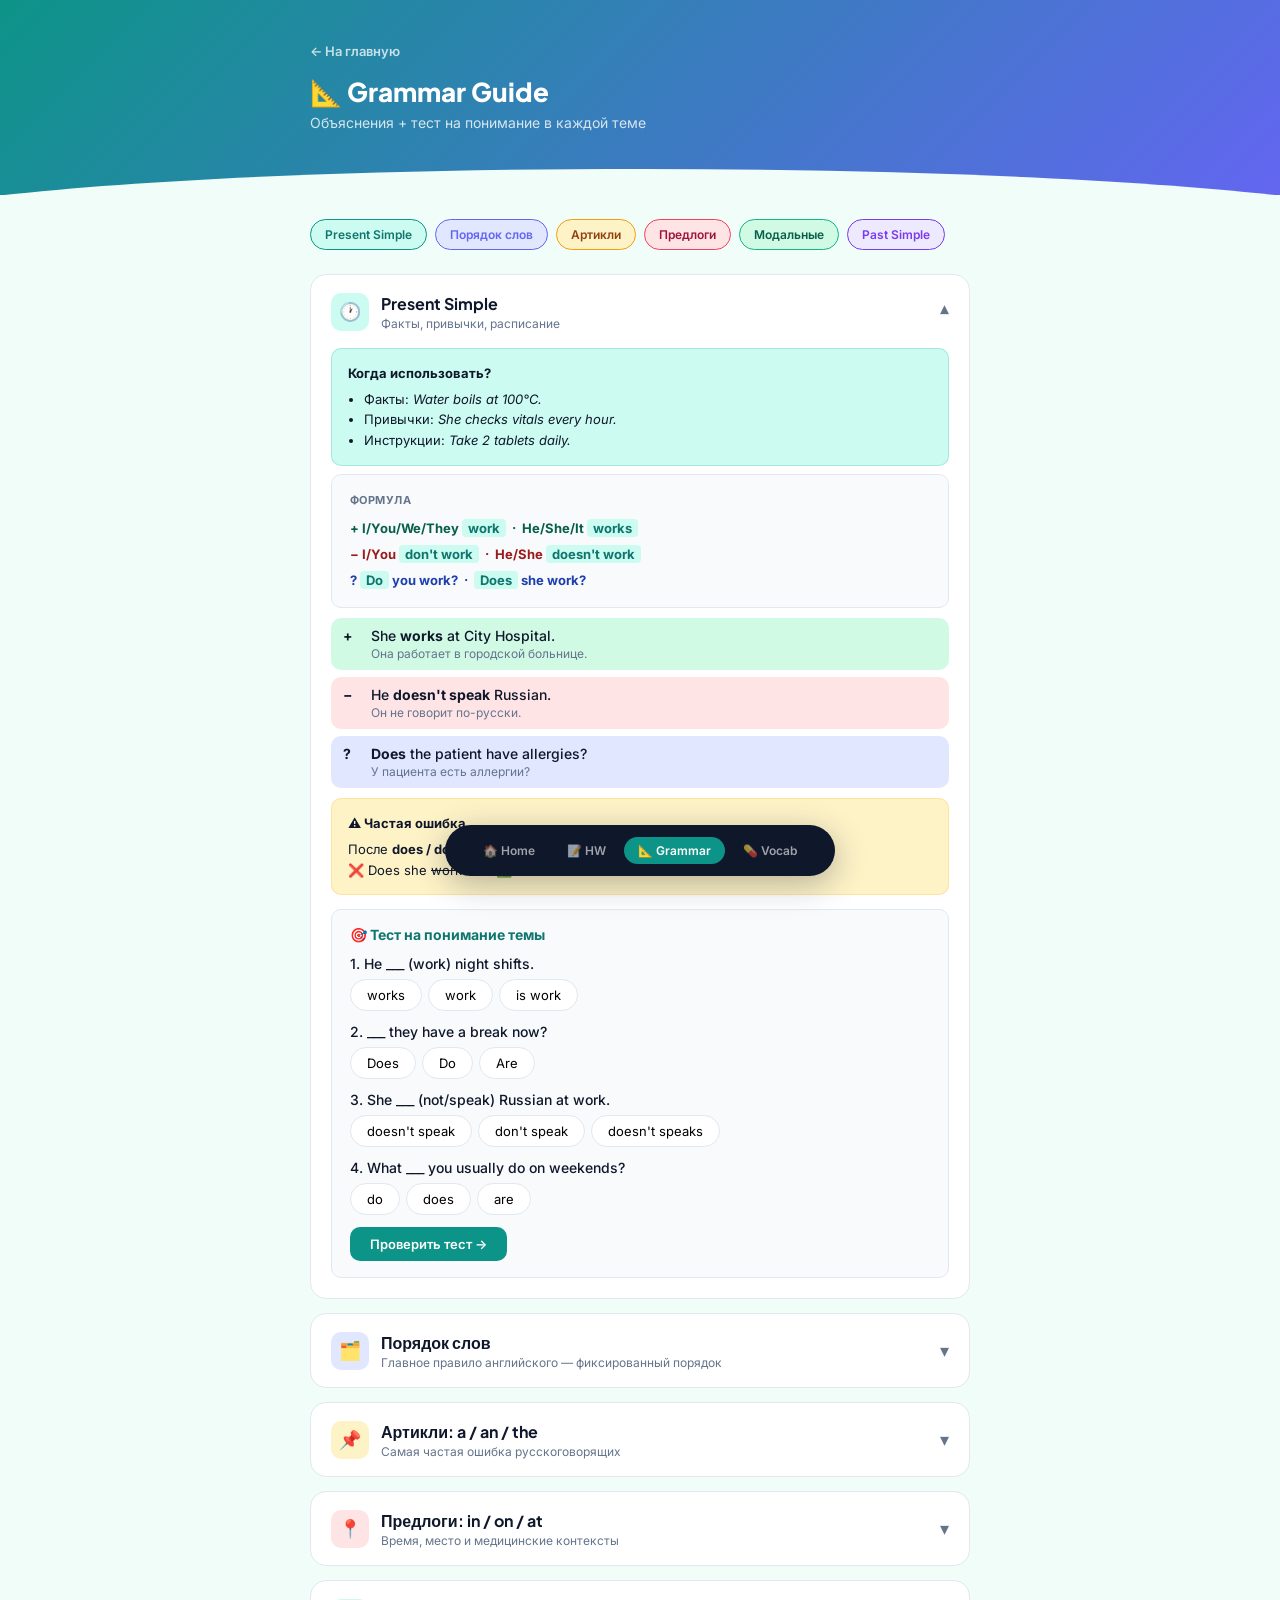
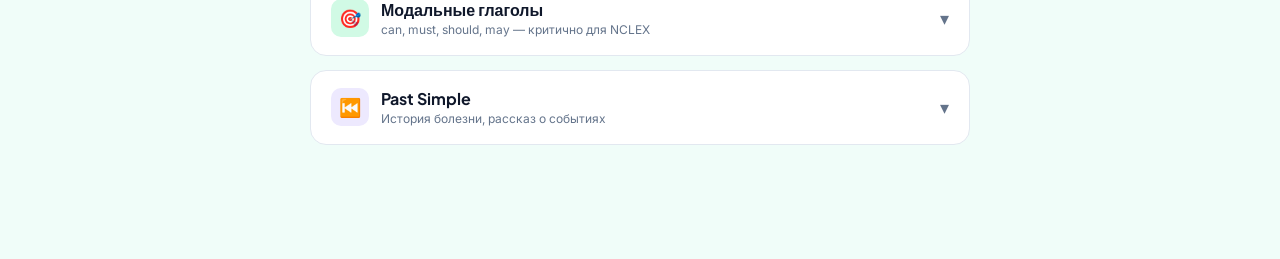
==== grammar.html @ edfd3c01 "Add files via upload" ====
<!DOCTYPE html>
<html lang="ru">
<head>
  <meta charset="UTF-8"/>
  <meta name="viewport" content="width=device-width, initial-scale=1.0"/>
  <title>Grammar — Zakiya's English Space</title>
  <link href="https://fonts.googleapis.com/css2?family=Plus+Jakarta+Sans:wght@600;700;800&family=Inter:wght@400;500;600&display=swap" rel="stylesheet">
  <style>
    *, *::before, *::after { box-sizing:border-box; margin:0; padding:0; }
    :root {
      --teal:#0d9488; --teal-l:#ccfbf1; --teal-d:#0f766e;
      --indigo:#6366f1; --indigo-l:#e0e7ff;
      --amber:#f59e0b; --amber-l:#fef3c7;
      --rose:#f43f5e; --rose-l:#ffe4e6;
      --green:#10b981; --green-l:#d1fae5;
      --purple:#7c3aed; --purple-l:#ede9fe;
      --bg:#f0fdf9; --card:#fff; --text:#0f172a; --muted:#64748b; --border:#e2e8f0;
      --radius:16px; --radius-sm:10px;
    }
    body { font-family:'Inter',sans-serif; background:var(--bg); color:var(--text); min-height:100vh; padding-bottom:100px; }

    .hero { background:linear-gradient(135deg,#0d9488,#6366f1); padding:2.5rem 1.5rem 4rem; position:relative; }
    .hero-wave { position:absolute; bottom:-1px; left:0; right:0; line-height:0; }
    .hero-wave svg { display:block; width:100%; }
    .hero-back { display:inline-flex; align-items:center; gap:6px; color:rgba(255,255,255,.75); font-size:13px; font-weight:600; text-decoration:none; margin-bottom:16px; }
    .hero h1 { font-family:'Plus Jakarta Sans',sans-serif; font-size:26px; font-weight:800; color:#fff; margin-bottom:6px; }
    .hero p { font-size:14px; color:rgba(255,255,255,.8); }
    .page { max-width:700px; margin:0 auto; padding:0 1.25rem; }

    .topic-nav { display:flex; gap:8px; flex-wrap:wrap; margin:1.5rem 0; }
    .tnav { font-family:'Inter',sans-serif; font-size:12px; font-weight:600; padding:7px 14px; border-radius:99px; border:1.5px solid var(--border); background:var(--card); color:var(--muted); cursor:pointer; text-decoration:none; transition:all .15s; }
    .tnav.t1 { background:var(--teal-l);   border-color:var(--teal);   color:var(--teal-d); }
    .tnav.t2 { background:var(--indigo-l); border-color:var(--indigo); color:var(--indigo); }
    .tnav.t3 { background:var(--amber-l);  border-color:var(--amber);  color:#92400e; }
    .tnav.t4 { background:var(--rose-l);   border-color:var(--rose);   color:#9f1239; }
    .tnav.t5 { background:var(--green-l);  border-color:var(--green);  color:#065f46; }
    .tnav.t6 { background:var(--purple-l); border-color:var(--purple); color:var(--purple); }

    /* ACCORDION */
    .gr-sec { background:var(--card); border:1.5px solid var(--border); border-radius:var(--radius); margin-bottom:14px; overflow:hidden; }
    .gr-hd { padding:1.1rem 1.25rem; display:flex; align-items:center; gap:12px; cursor:pointer; user-select:none; }
    .gr-ico { width:38px; height:38px; border-radius:10px; display:flex; align-items:center; justify-content:center; font-size:18px; flex-shrink:0; }
    .gr-tw { flex:1; }
    .gr-title { font-family:'Plus Jakarta Sans',sans-serif; font-size:16px; font-weight:700; }
    .gr-sub { font-size:12px; color:var(--muted); margin-top:2px; }
    .gr-chev { font-size:18px; color:var(--muted); transition:transform .2s; }
    .gr-sec.open .gr-chev { transform:rotate(180deg); }
    .gr-body { display:none; padding:0 1.25rem 1.25rem; }
    .gr-sec.open .gr-body { display:block; }

    /* CONTENT */
    .formula { background:#f8fafc; border:1.5px solid var(--border); border-radius:var(--radius-sm); padding:.9rem 1.1rem; margin-bottom:10px; font-size:13px; line-height:2; }
    .f-lbl { font-family:'Inter',sans-serif; font-size:11px; font-weight:700; letter-spacing:.5px; text-transform:uppercase; color:var(--muted); margin-bottom:4px; }
    .kw { background:var(--teal-l); padding:1px 6px; border-radius:4px; color:var(--teal-d); font-weight:700; font-family:'Inter',sans-serif; font-size:13px; }
    .pos-c { color:#065f46; font-weight:700; }
    .neg-c { color:#991b1b; font-weight:700; }
    .que-c { color:#1e40af; font-weight:700; }

    .ex-list { display:flex; flex-direction:column; gap:7px; margin-bottom:10px; }
    .ex { display:flex; gap:10px; padding:9px 12px; border-radius:var(--radius-sm); align-items:flex-start; }
    .ex.p { background:var(--green-l); } .ex.n { background:var(--rose-l); } .ex.q { background:var(--indigo-l); } .ex.w { background:var(--amber-l); }
    .ex-s { font-size:14px; font-weight:700; flex-shrink:0; width:18px; }
    .ex-en { font-size:14px; font-weight:500; }
    .ex-ru { font-size:12px; color:var(--muted); margin-top:2px; }

    .rule { border-radius:var(--radius-sm); padding:.85rem 1rem; margin-bottom:8px; font-size:13px; line-height:1.6; }
    .rule h4 { font-size:13px; font-weight:700; margin-bottom:5px; }
    .rule ul { padding-left:16px; }
    .rule.blue   { background:var(--indigo-l); border:1px solid rgba(99,102,241,.2); }
    .rule.green  { background:var(--green-l);  border:1px solid rgba(16,185,129,.2); }
    .rule.amber  { background:var(--amber-l);  border:1px solid rgba(245,158,11,.2); }
    .rule.teal   { background:var(--teal-l);   border:1px solid rgba(13,148,136,.2); }

    .gr-table { width:100%; border-collapse:collapse; font-size:13px; margin-bottom:10px; }
    .gr-table th { background:#f8fafc; padding:8px 10px; text-align:left; font-weight:600; border-bottom:1.5px solid var(--border); }
    .gr-table td { padding:8px 10px; border-bottom:1px solid var(--border); vertical-align:top; }
    .gr-table tr:last-child td { border-bottom:none; }
    .good { color:#065f46; font-weight:500; }

    /* TEST BLOCK */
    .test-block { background:#f8fafc; border:1.5px solid var(--border); border-radius:var(--radius-sm); padding:1rem 1.1rem; margin-top:14px; }
    .test-block h4 { font-size:14px; font-weight:700; color:var(--teal-d); margin-bottom:12px; }
    .tq { margin-bottom:12px; }
    .tq-q { font-size:14px; margin-bottom:7px; font-weight:500; }
    .tq-opts { display:flex; flex-wrap:wrap; gap:6px; }
    .tq-opt { font-family:'Inter',sans-serif; font-size:13px; padding:7px 16px; border-radius:99px; border:1.5px solid var(--border); background:var(--card); cursor:pointer; transition:all .15s; }
    .tq-opt:hover:not(:disabled) { border-color:var(--teal); background:var(--teal-l); }
    .tq-opt.ok   { background:var(--green-l); border-color:var(--green); color:#065f46; }
    .tq-opt.bad  { background:var(--rose-l);  border-color:var(--rose);  color:#9f1239; }
    .tq-fb { font-size:12px; margin-top:5px; display:none; padding:5px 9px; border-radius:var(--radius-sm); }
    .tq-fb.show { display:block; }
    .tq-fb.ok-fb  { background:var(--green-l); color:#065f46; }
    .tq-fb.bad-fb { background:var(--rose-l); color:#9f1239; }

    .test-btn { font-family:'Inter',sans-serif; font-size:13px; font-weight:600; padding:9px 20px; border-radius:var(--radius-sm); border:none; background:var(--teal); color:#fff; cursor:pointer; margin-top:10px; display:block; }
    .test-btn:hover { background:var(--teal-d); }

    .test-result { display:none; margin-top:12px; padding:14px 16px; border-radius:var(--radius-sm); text-align:center; }
    .test-result.show { display:block; }
    .test-result.pass { background:var(--green-l); border:1.5px solid var(--green); }
    .test-result.fail { background:var(--rose-l);  border:1.5px solid var(--rose); }
    .tr-title { font-family:'Plus Jakarta Sans',sans-serif; font-size:18px; font-weight:800; margin-bottom:4px; }
    .tr-title.pass-t { color:#065f46; }
    .tr-title.fail-t { color:#9f1239; }
    .tr-sub { font-size:13px; color:var(--muted); }
    .retry-btn { font-family:'Inter',sans-serif; font-size:12px; font-weight:600; margin-top:8px; padding:6px 14px; border-radius:99px; border:1.5px solid; cursor:pointer; background:transparent; transition:all .15s; }
    .retry-btn.pass-r { border-color:var(--green); color:#065f46; }
    .retry-btn.fail-r { border-color:var(--rose);  color:#9f1239; }
    .retry-btn:hover { opacity:.75; }

    .nav-pill { position:fixed; bottom:24px; left:50%; transform:translateX(-50%); background:#0f172a; border-radius:100px; padding:12px 24px; display:flex; gap:4px; box-shadow:0 8px 32px rgba(15,23,42,.3); z-index:900; white-space:nowrap; }
    .nav-pill a { color:rgba(255,255,255,.6); font-size:12px; font-weight:600; text-decoration:none; padding:6px 14px; border-radius:100px; transition:all .2s; }
    .nav-pill a:hover, .nav-pill a.active { background:var(--teal); color:#fff; }
  </style>
</head>
<body>
<div class="hero">
  <div class="page" style="position:relative;z-index:1">
    <a href="./index.html" class="hero-back">← На главную</a>
    <h1>📐 Grammar Guide</h1>
    <p>Объяснения + тест на понимание в каждой теме</p>
  </div>
  <div class="hero-wave"><svg viewBox="0 0 1440 40" xmlns="http://www.w3.org/2000/svg" preserveAspectRatio="none"><path d="M0,40 C360,0 1080,0 1440,40 L1440,40 L0,40 Z" fill="#f0fdf9"/></svg></div>
</div>

<div class="page">
  <div class="topic-nav">
    <a class="tnav t1" href="#ps">Present Simple</a>
    <a class="tnav t2" href="#wo">Порядок слов</a>
    <a class="tnav t3" href="#art">Артикли</a>
    <a class="tnav t4" href="#prep">Предлоги</a>
    <a class="tnav t5" href="#mod">Модальные</a>
    <a class="tnav t6" href="#past">Past Simple</a>
  </div>

  <!-- ══ 1. PRESENT SIMPLE ══ -->
  <div class="gr-sec open" id="ps">
    <div class="gr-hd" onclick="tog(this)">
      <div class="gr-ico" style="background:var(--teal-l)">🕐</div>
      <div class="gr-tw"><div class="gr-title">Present Simple</div><div class="gr-sub">Факты, привычки, расписание</div></div>
      <span class="gr-chev">▾</span>
    </div>
    <div class="gr-body">
      <div class="rule teal"><h4>Когда использовать?</h4><ul><li>Факты: <em>Water boils at 100°C.</em></li><li>Привычки: <em>She checks vitals every hour.</em></li><li>Инструкции: <em>Take 2 tablets daily.</em></li></ul></div>
      <div class="formula">
        <div class="f-lbl">Формула</div>
        <div class="pos-c">+ I/You/We/They <span class="kw">work</span> &nbsp;·&nbsp; He/She/It <span class="kw">works</span></div>
        <div class="neg-c">− I/You <span class="kw">don't work</span> &nbsp;·&nbsp; He/She <span class="kw">doesn't work</span></div>
        <div class="que-c">? <span class="kw">Do</span> you work? &nbsp;·&nbsp; <span class="kw">Does</span> she work?</div>
      </div>
      <div class="ex-list">
        <div class="ex p"><span class="ex-s">+</span><div><div class="ex-en">She <strong>works</strong> at City Hospital.</div><div class="ex-ru">Она работает в городской больнице.</div></div></div>
        <div class="ex n"><span class="ex-s">−</span><div><div class="ex-en">He <strong>doesn't speak</strong> Russian.</div><div class="ex-ru">Он не говорит по-русски.</div></div></div>
        <div class="ex q"><span class="ex-s">?</span><div><div class="ex-en"><strong>Does</strong> the patient have allergies?</div><div class="ex-ru">У пациента есть аллергии?</div></div></div>
      </div>
      <div class="rule amber"><h4>⚠ Частая ошибка</h4><p>После <strong>does / doesn't</strong> глагол всегда без -s!<br>❌ Does she <s>works</s>? → ✅ Does she <strong>work</strong>?</p></div>

      <div class="test-block" id="test-ps">
        <h4>🎯 Тест на понимание темы</h4>
        <div class="tq" id="ps-q1">
          <div class="tq-q">1. He ___ (work) night shifts.</div>
          <div class="tq-opts">
            <button class="tq-opt" onclick="tqa('ps',1,this,'ok','He → works (3-е лицо ед.ч. → +s)')">works</button>
            <button class="tq-opt" onclick="tqa('ps',1,this,'bad','He → 3-е лицо → нужен works')">work</button>
            <button class="tq-opt" onclick="tqa('ps',1,this,'bad','is work — неправильная форма')">is work</button>
          </div>
          <div class="tq-fb" id="ps-fb1"></div>
        </div>
        <div class="tq" id="ps-q2">
          <div class="tq-q">2. ___ they have a break now?</div>
          <div class="tq-opts">
            <button class="tq-opt" onclick="tqa('ps',2,this,'bad','Does — для he/she/it, не they')">Does</button>
            <button class="tq-opt" onclick="tqa('ps',2,this,'ok','Do они → Do they')">Do</button>
            <button class="tq-opt" onclick="tqa('ps',2,this,'bad','Are — для to be, не смыслового глагола')">Are</button>
          </div>
          <div class="tq-fb" id="ps-fb2"></div>
        </div>
        <div class="tq" id="ps-q3">
          <div class="tq-q">3. She ___ (not/speak) Russian at work.</div>
          <div class="tq-opts">
            <button class="tq-opt" onclick="tqa('ps',3,this,'ok','She → doesn\'t speak (без -s после doesn\'t)')">doesn't speak</button>
            <button class="tq-opt" onclick="tqa('ps',3,this,'bad','don\'t — для I/you/we/they, не she')">don't speak</button>
            <button class="tq-opt" onclick="tqa('ps',3,this,'bad','doesn\'t speaks — нельзя, после doesn\'t глагол без -s')">doesn't speaks</button>
          </div>
          <div class="tq-fb" id="ps-fb3"></div>
        </div>
        <div class="tq" id="ps-q4">
          <div class="tq-q">4. What ___ you usually do on weekends?</div>
          <div class="tq-opts">
            <button class="tq-opt" onclick="tqa('ps',4,this,'ok','Do you → правильный вспомогательный')">do</button>
            <button class="tq-opt" onclick="tqa('ps',4,this,'bad','does — для he/she/it')">does</button>
            <button class="tq-opt" onclick="tqa('ps',4,this,'bad','are — для to be')">are</button>
          </div>
          <div class="tq-fb" id="ps-fb4"></div>
        </div>
        <button class="test-btn" onclick="checkTest('ps',4)">Проверить тест →</button>
        <div class="test-result" id="ps-result"></div>
      </div>
    </div>
  </div>

  <!-- ══ 2. WORD ORDER ══ -->
  <div class="gr-sec" id="wo">
    <div class="gr-hd" onclick="tog(this)">
      <div class="gr-ico" style="background:var(--indigo-l)">🗂️</div>
      <div class="gr-tw"><div class="gr-title">Порядок слов</div><div class="gr-sub">Главное правило английского — фиксированный порядок</div></div>
      <span class="gr-chev">▾</span>
    </div>
    <div class="gr-body">
      <div class="rule blue"><h4>Главное отличие от русского</h4><p>В русском порядок слов свободный. В английском — <strong>строго фиксированный</strong>. Подлежащее всегда перед сказуемым.</p></div>
      <div class="formula">
        <div class="f-lbl">Утвердительное предложение</div>
        <div class="pos-c"><span class="kw">Subject</span> + <span class="kw">Verb</span> + <span class="kw">Object</span> + <span class="kw">Place</span> + <span class="kw">Time</span></div>
      </div>
      <table class="gr-table">
        <tr><th>Подлежащее</th><th>Глагол</th><th>Дополнение</th><th>Место</th><th>Время</th></tr>
        <tr><td>The nurse</td><td>checks</td><td>blood pressure</td><td>in the room</td><td>every hour</td></tr>
        <tr><td>She</td><td>takes</td><td>the patient</td><td>to X-ray</td><td>at 9 AM</td></tr>
      </table>
      <div class="formula">
        <div class="f-lbl">Вопросительное предложение</div>
        <div class="que-c"><span class="kw">Aux</span> + <span class="kw">Subject</span> + <span class="kw">Verb</span> + <span class="kw">…?</span></div>
      </div>
      <div class="ex-list">
        <div class="ex q"><span class="ex-s">?</span><div><div class="ex-en"><strong>Does</strong> she <strong>work</strong> nights?</div></div></div>
        <div class="ex q"><span class="ex-s">?</span><div><div class="ex-en"><strong>Where does</strong> the patient <strong>feel</strong> pain?</div></div></div>
        <div class="ex w"><span class="ex-s">⚠</span><div><div class="ex-en">❌ <s>Works she nights?</s> → ✅ <strong>Does</strong> she work nights?</div></div></div>
      </div>
      <div class="rule green"><h4>Wh-вопросы</h4><p>Wh-word + aux + subject + verb<br>What <strong>does</strong> the patient <strong>need</strong>? · Where <strong>do</strong> you <strong>work</strong>?<br><em>Исключение: Who/What = подлежащее → aux не нужен: Who called the doctor?</em></p></div>

      <div class="test-block" id="test-wo">
        <h4>🎯 Тест на понимание темы</h4>
        <div class="tq">
          <div class="tq-q">1. Выбери правильный порядок слов:</div>
          <div class="tq-opts">
            <button class="tq-opt" onclick="tqa('wo',1,this,'ok','Subject + Verb + Object — правильный порядок')">She checks vitals every morning.</button>
            <button class="tq-opt" onclick="tqa('wo',1,this,'bad','Глагол не может стоять первым')">Checks she vitals every morning.</button>
            <button class="tq-opt" onclick="tqa('wo',1,this,'bad','Время ставится в конец предложения')">Every morning she vitals checks.</button>
          </div>
          <div class="tq-fb" id="wo-fb1"></div>
        </div>
        <div class="tq">
          <div class="tq-q">2. Как задать вопрос «Ты работаешь здесь?»</div>
          <div class="tq-opts">
            <button class="tq-opt" onclick="tqa('wo',2,this,'bad','Work you here — нет вспомогательного глагола')">Work you here?</button>
            <button class="tq-opt" onclick="tqa('wo',2,this,'ok','Do you work here? — правильно: aux + subject + verb')">Do you work here?</button>
            <button class="tq-opt" onclick="tqa('wo',2,this,'bad','You work here — это утверждение, не вопрос')">You work here?</button>
          </div>
          <div class="tq-fb" id="wo-fb2"></div>
        </div>
        <div class="tq">
          <div class="tq-q">3. Где стоит наречие частотности usually?</div>
          <div class="tq-opts">
            <button class="tq-opt" onclick="tqa('wo',3,this,'ok','She usually works — наречие перед смысловым глаголом')">She <u>usually</u> works nights.</button>
            <button class="tq-opt" onclick="tqa('wo',3,this,'bad','Usually в конце — нестандартный порядок')">She works nights <u>usually</u>.</button>
            <button class="tq-opt" onclick="tqa('wo',3,this,'bad','Usually she works — возможно, но менее нейтрально')"><u>Usually</u> she works nights.</button>
          </div>
          <div class="tq-fb" id="wo-fb3"></div>
        </div>
        <button class="test-btn" onclick="checkTest('wo',3)">Проверить тест →</button>
        <div class="test-result" id="wo-result"></div>
      </div>
    </div>
  </div>

  <!-- ══ 3. ARTICLES ══ -->
  <div class="gr-sec" id="art">
    <div class="gr-hd" onclick="tog(this)">
      <div class="gr-ico" style="background:var(--amber-l)">📌</div>
      <div class="gr-tw"><div class="gr-title">Артикли: a / an / the</div><div class="gr-sub">Самая частая ошибка русскоговорящих</div></div>
      <span class="gr-chev">▾</span>
    </div>
    <div class="gr-body">
      <table class="gr-table">
        <tr><th>Артикль</th><th>Когда</th><th>Пример</th></tr>
        <tr><td><strong>a / an</strong></td><td>Первое упоминание, один из многих, профессия</td><td class="good">She is <strong>a</strong> nurse. I need <strong>an</strong> hour.</td></tr>
        <tr><td><strong>the</strong></td><td>Конкретный, уже упомянутый, единственный</td><td class="good">Call <strong>the</strong> doctor. <strong>The</strong> patient is in room 3.</td></tr>
        <tr><td><strong>—</strong></td><td>Имена, страны, профессии с to be, общие понятия</td><td class="good">I am from <strong>Russia</strong>. She studies <strong>medicine</strong>.</td></tr>
      </table>
      <div class="rule amber"><h4>a vs an</h4><p><strong>an</strong> — перед гласным звуком: an <em>hour</em>, an <em>urgent</em> case, an <em>RN</em><br><strong>a</strong> — перед согласным: a <em>hospital</em>, a <em>nurse</em>, a <em>uniform</em></p></div>

      <div class="test-block" id="test-art">
        <h4>🎯 Тест на понимание темы</h4>
        <div class="tq">
          <div class="tq-q">1. She is ___ doctor.</div>
          <div class="tq-opts">
            <button class="tq-opt" onclick="tqa('art',1,this,'ok','Профессия → a doctor')">a</button>
            <button class="tq-opt" onclick="tqa('art',1,this,'bad','the — для конкретного, а не профессии')">the</button>
            <button class="tq-opt" onclick="tqa('art',1,this,'bad','Без артикля нельзя с профессией после to be')">—</button>
          </div>
          <div class="tq-fb" id="art-fb1"></div>
        </div>
        <div class="tq">
          <div class="tq-q">2. Please call ___ nurse. (мы знаем, какую именно)</div>
          <div class="tq-opts">
            <button class="tq-opt" onclick="tqa('art',2,this,'bad','a — для первого упоминания')">a</button>
            <button class="tq-opt" onclick="tqa('art',2,this,'ok','the — конкретная медсестра, которую мы имеем в виду')">the</button>
            <button class="tq-opt" onclick="tqa('art',2,this,'bad','an — только перед гласным звуком')">an</button>
          </div>
          <div class="tq-fb" id="art-fb2"></div>
        </div>
        <div class="tq">
          <div class="tq-q">3. I need ___ umbrella. It is raining.</div>
          <div class="tq-opts">
            <button class="tq-opt" onclick="tqa('art',3,this,'bad','a — перед согласным звуком, umbrella начинается на гласный')">a</button>
            <button class="tq-opt" onclick="tqa('art',3,this,'ok','an umbrella — перед гласным звуком u')">an</button>
            <button class="tq-opt" onclick="tqa('art',3,this,'bad','the — она не упоминалась раньше')">the</button>
          </div>
          <div class="tq-fb" id="art-fb3"></div>
        </div>
        <div class="tq">
          <div class="tq-q">4. I work at ___ City Hospital. (название)</div>
          <div class="tq-opts">
            <button class="tq-opt" onclick="tqa('art',4,this,'bad','a — перед именами собственными артикль не нужен')">a</button>
            <button class="tq-opt" onclick="tqa('art',4,this,'bad','the — обычно не ставится перед именем больницы')">the</button>
            <button class="tq-opt" onclick="tqa('art',4,this,'ok','Перед именами собственными артикль не нужен')">—</button>
          </div>
          <div class="tq-fb" id="art-fb4"></div>
        </div>
        <button class="test-btn" onclick="checkTest('art',4)">Проверить тест →</button>
        <div class="test-result" id="art-result"></div>
      </div>
    </div>
  </div>

  <!-- ══ 4. PREPOSITIONS ══ -->
  <div class="gr-sec" id="prep">
    <div class="gr-hd" onclick="tog(this)">
      <div class="gr-ico" style="background:var(--rose-l)">📍</div>
      <div class="gr-tw"><div class="gr-title">Предлоги: in / on / at</div><div class="gr-sub">Время, место и медицинские контексты</div></div>
      <span class="gr-chev">▾</span>
    </div>
    <div class="gr-body">
      <table class="gr-table">
        <tr><th>Предлог</th><th>Время</th><th>Место</th></tr>
        <tr><td><strong>in</strong></td><td>in the morning, in 2025, in January</td><td>in the room, in the hospital, in the US</td></tr>
        <tr><td><strong>on</strong></td><td>on Monday, on June 18, on my shift</td><td>on the floor (этаж), on the table, on duty</td></tr>
        <tr><td><strong>at</strong></td><td>at 9 AM, at night, at noon</td><td>at the clinic, at work, at the desk</td></tr>
      </table>
      <div class="rule teal"><h4>Медицинские предлоги — запомни</h4><ul>
        <li>pain <strong>in</strong> the chest</li>
        <li>allergic <strong>to</strong> penicillin</li>
        <li>suffer <strong>from</strong> diabetes</li>
        <li>admitted <strong>to</strong> hospital</li>
        <li><strong>on</strong> medication · <strong>on</strong> duty</li>
      </ul></div>

      <div class="test-block" id="test-prep">
        <h4>🎯 Тест на понимание темы</h4>
        <div class="tq">
          <div class="tq-q">1. The patient is ___ room 204.</div>
          <div class="tq-opts">
            <button class="tq-opt" onclick="tqa('prep',1,this,'ok','in a room — в комнате/палате')">in</button>
            <button class="tq-opt" onclick="tqa('prep',1,this,'bad','on a room — не используется')">on</button>
            <button class="tq-opt" onclick="tqa('prep',1,this,'bad','at room — нет такого выражения')">at</button>
          </div>
          <div class="tq-fb" id="prep-fb1"></div>
        </div>
        <div class="tq">
          <div class="tq-q">2. I work ___ City Hospital.</div>
          <div class="tq-opts">
            <button class="tq-opt" onclick="tqa('prep',2,this,'bad','in — для городов, стран, но не учреждений')">in</button>
            <button class="tq-opt" onclick="tqa('prep',2,this,'bad','on — не используется с больницей')">on</button>
            <button class="tq-opt" onclick="tqa('prep',2,this,'ok','at — работать в учреждении')">at</button>
          </div>
          <div class="tq-fb" id="prep-fb2"></div>
        </div>
        <div class="tq">
          <div class="tq-q">3. She starts her shift ___ 7 AM.</div>
          <div class="tq-opts">
            <button class="tq-opt" onclick="tqa('prep',3,this,'bad','in — для периодов: in the morning')">in</button>
            <button class="tq-opt" onclick="tqa('prep',3,this,'bad','on — для дней: on Monday')">on</button>
            <button class="tq-opt" onclick="tqa('prep',3,this,'ok','at — для конкретного времени: at 7 AM')">at</button>
          </div>
          <div class="tq-fb" id="prep-fb3"></div>
        </div>
        <div class="tq">
          <div class="tq-q">4. He is allergic ___ penicillin.</div>
          <div class="tq-opts">
            <button class="tq-opt" onclick="tqa('prep',4,this,'ok','allergic to — устойчивое выражение')">to</button>
            <button class="tq-opt" onclick="tqa('prep',4,this,'bad','allergic from — не существует')">from</button>
            <button class="tq-opt" onclick="tqa('prep',4,this,'bad','allergic of — не существует')">of</button>
          </div>
          <div class="tq-fb" id="prep-fb4"></div>
        </div>
        <button class="test-btn" onclick="checkTest('prep',4)">Проверить тест →</button>
        <div class="test-result" id="prep-result"></div>
      </div>
    </div>
  </div>

  <!-- ══ 5. MODAL VERBS ══ -->
  <div class="gr-sec" id="mod">
    <div class="gr-hd" onclick="tog(this)">
      <div class="gr-ico" style="background:var(--green-l)">🎯</div>
      <div class="gr-tw"><div class="gr-title">Модальные глаголы</div><div class="gr-sub">can, must, should, may — критично для NCLEX</div></div>
      <span class="gr-chev">▾</span>
    </div>
    <div class="gr-body">
      <div class="rule green"><h4>Главное правило</h4><p>После модального — инфинитив без to.<br>✅ She <strong>can speak</strong> English. &nbsp; ❌ <s>She can speaks / can to speak</s></p></div>
      <table class="gr-table">
        <tr><th>Глагол</th><th>Значение</th><th>Пример</th></tr>
        <tr><td><strong>can</strong></td><td>умею, могу</td><td class="good">I <strong>can</strong> take your BP now.</td></tr>
        <tr><td><strong>can't</strong></td><td>не могу, нельзя</td><td class="good">You <strong>can't</strong> eat before the procedure.</td></tr>
        <tr><td><strong>must</strong></td><td>обязан (строго)</td><td class="good">You <strong>must</strong> take this daily.</td></tr>
        <tr><td><strong>should</strong></td><td>следует, рекомендуется</td><td class="good">The patient <strong>should</strong> rest 3 days.</td></tr>
        <tr><td><strong>may</strong></td><td>возможно, разрешение</td><td class="good">You <strong>may</strong> feel dizzy at first.</td></tr>
        <tr><td><strong>need to</strong></td><td>нужно сделать</td><td class="good">You <strong>need to</strong> sign this form.</td></tr>
      </table>

      <div class="test-block" id="test-mod">
        <h4>🎯 Тест на понимание темы</h4>
        <div class="tq">
          <div class="tq-q">1. You ___ take this pill every 8 hours. (обязательно)</div>
          <div class="tq-opts">
            <button class="tq-opt" onclick="tqa('mod',1,this,'ok','must — строгая обязанность')">must</button>
            <button class="tq-opt" onclick="tqa('mod',1,this,'bad','can — умение, а не обязанность')">can</button>
            <button class="tq-opt" onclick="tqa('mod',1,this,'bad','may — разрешение, не обязанность')">may</button>
          </div>
          <div class="tq-fb" id="mod-fb1"></div>
        </div>
        <div class="tq">
          <div class="tq-q">2. She ___ perform surgery — she is a nurse, not a surgeon.</div>
          <div class="tq-opts">
            <button class="tq-opt" onclick="tqa('mod',2,this,'ok','can\'t — не может по роли')">can't</button>
            <button class="tq-opt" onclick="tqa('mod',2,this,'bad','must — обязан, не подходит по смыслу')">must</button>
            <button class="tq-opt" onclick="tqa('mod',2,this,'bad','should — рекомендация, не запрет')">should</button>
          </div>
          <div class="tq-fb" id="mod-fb2"></div>
        </div>
        <div class="tq">
          <div class="tq-q">3. The patient ___ rest for 3 days. (рекомендация врача)</div>
          <div class="tq-opts">
            <button class="tq-opt" onclick="tqa('mod',3,this,'bad','must — слишком строго для рекомендации')">must</button>
            <button class="tq-opt" onclick="tqa('mod',3,this,'ok','should — мягкая рекомендация')">should</button>
            <button class="tq-opt" onclick="tqa('mod',3,this,'bad','can — умение, не рекомендация')">can</button>
          </div>
          <div class="tq-fb" id="mod-fb3"></div>
        </div>
        <div class="tq">
          <div class="tq-q">4. You ___ feels dizzy — правильно ли это предложение?</div>
          <div class="tq-opts">
            <button class="tq-opt" onclick="tqa('mod',4,this,'bad','Нет, правильно: You may feel dizzy (без -s после модального)')">Да, правильно</button>
            <button class="tq-opt" onclick="tqa('mod',4,this,'ok','После модального глагола инфинитив без -s: may feel')">Нет, должно быть: You may feel</button>
          </div>
          <div class="tq-fb" id="mod-fb4"></div>
        </div>
        <button class="test-btn" onclick="checkTest('mod',4)">Проверить тест →</button>
        <div class="test-result" id="mod-result"></div>
      </div>
    </div>
  </div>

  <!-- ══ 6. PAST SIMPLE ══ -->
  <div class="gr-sec" id="past">
    <div class="gr-hd" onclick="tog(this)">
      <div class="gr-ico" style="background:var(--purple-l)">⏮️</div>
      <div class="gr-tw"><div class="gr-title">Past Simple</div><div class="gr-sub">История болезни, рассказ о событиях</div></div>
      <span class="gr-chev">▾</span>
    </div>
    <div class="gr-body">
      <div class="formula">
        <div class="f-lbl">Формула</div>
        <div class="pos-c">+ Subject + <span class="kw">verb-ed / irregular</span></div>
        <div class="neg-c">− Subject + <span class="kw">didn't</span> + verb (base)</div>
        <div class="que-c">? <span class="kw">Did</span> + Subject + verb (base)?</div>
      </div>
      <div class="ex-list">
        <div class="ex p"><span class="ex-s">+</span><div><div class="ex-en">The patient <strong>arrived</strong> at 3 AM with chest pain.</div></div></div>
        <div class="ex n"><span class="ex-s">−</span><div><div class="ex-en">He <strong>didn't take</strong> his medication yesterday.</div></div></div>
        <div class="ex q"><span class="ex-s">?</span><div><div class="ex-en"><strong>Did</strong> she have any allergic reactions?</div></div></div>
      </div>
      <div class="rule" style="background:var(--purple-l);border:1px solid rgba(124,58,237,.2)">
        <h4>Неправильные глаголы (медицина)</h4>
        <table class="gr-table" style="margin:0"><tr><th>Base</th><th>Past</th><th>Значение</th></tr>
          <tr><td>come</td><td class="good">came</td><td>пришёл</td></tr>
          <tr><td>feel</td><td class="good">felt</td><td>чувствовал</td></tr>
          <tr><td>give</td><td class="good">gave</td><td>дал</td></tr>
          <tr><td>take</td><td class="good">took</td><td>принял</td></tr>
          <tr><td>tell</td><td class="good">told</td><td>сказал</td></tr>
        </table>
      </div>

      <div class="test-block" id="test-past">
        <h4>🎯 Тест на понимание темы</h4>
        <div class="tq">
          <div class="tq-q">1. The patient ___ (come) in yesterday with chest pain.</div>
          <div class="tq-opts">
            <button class="tq-opt" onclick="tqa('past',1,this,'bad','comed — неправильный глагол, нет такой формы')">comed</button>
            <button class="tq-opt" onclick="tqa('past',1,this,'ok','came — неправильный глагол, Past Simple от come')">came</button>
            <button class="tq-opt" onclick="tqa('past',1,this,'bad','comes — это Present Simple, не Past')">comes</button>
          </div>
          <div class="tq-fb" id="past-fb1"></div>
        </div>
        <div class="tq">
          <div class="tq-q">2. She ___ (not/take) her medication last night.</div>
          <div class="tq-opts">
            <button class="tq-opt" onclick="tqa('past',2,this,'ok','didn\'t take — отрицание Past Simple + инфинитив')">didn't take</button>
            <button class="tq-opt" onclick="tqa('past',2,this,'bad','doesn\'t take — это Present Simple')">doesn't take</button>
            <button class="tq-opt" onclick="tqa('past',2,this,'bad','didn\'t took — нельзя: после didn\'t инфинитив без изменений')">didn't took</button>
          </div>
          <div class="tq-fb" id="past-fb2"></div>
        </div>
        <div class="tq">
          <div class="tq-q">3. ___ the patient feel pain during the night?</div>
          <div class="tq-opts">
            <button class="tq-opt" onclick="tqa('past',3,this,'ok','Did — вспомогательный для Past Simple вопроса')">Did</button>
            <button class="tq-opt" onclick="tqa('past',3,this,'bad','Does — Present Simple')">Does</button>
            <button class="tq-opt" onclick="tqa('past',3,this,'bad','Was — для to be, не смыслового глагола')">Was</button>
          </div>
          <div class="tq-fb" id="past-fb3"></div>
        </div>
        <button class="test-btn" onclick="checkTest('past',3)">Проверить тест →</button>
        <div class="test-result" id="past-result"></div>
      </div>
    </div>
  </div>

</div><!-- /.page -->

<div class="nav-pill">
  <a href="index.html">🏠 Home</a>
  <a href="homework.html">📝 HW</a>
  <a href="grammar.html" class="active">📐 Grammar</a>
  <a href="vocabulary.html">💊 Vocab</a>
</div>

<script>
function tog(hd) { hd.parentElement.classList.toggle('open'); }

// Per-test state: testId -> { qN: 'ok'|'bad' }
const testState = {};

function tqa(testId, qnum, btn, verdict, msg) {
  if (!testState[testId]) testState[testId] = {};
  if (testState[testId][qnum] !== undefined) return;
  testState[testId][qnum] = verdict;
  btn.parentElement.querySelectorAll('.tq-opt').forEach(b => { b.disabled = true; b.style.pointerEvents = 'none'; });
  btn.classList.add(verdict === 'ok' ? 'ok' : 'bad');
  const fb = document.getElementById(testId + '-fb' + qnum);
  fb.className = 'tq-fb show ' + (verdict === 'ok' ? 'ok-fb' : 'bad-fb');
  fb.textContent = (verdict === 'ok' ? '✓ ' : '✗ ') + msg;
}

function checkTest(testId, total) {
  const s = testState[testId] || {};
  const answered = Object.keys(s).length;
  if (answered < total) {
    alert('Ответь на все вопросы теста!');
    return;
  }
  const correct = Object.values(s).filter(v => v === 'ok').length;
  const passed = correct === total;
  const res = document.getElementById(testId + '-result');
  res.className = 'test-result show ' + (passed ? 'pass' : 'fail');
  res.innerHTML = `
    <div class="tr-title ${passed ? 'pass-t' : 'fail-t'}">${passed ? '✅ Тема усвоена!' : '❌ Повтори тему ещё раз'}</div>
    <div class="tr-sub">${correct} из ${total} правильно${passed ? ' — отлично!' : '. Перечитай объяснение выше.'}</div>
    ${!passed ? `<button class="retry-btn fail-r" onclick="retryTest('${testId}',${total})">Попробовать снова</button>` : ''}
  `;
}

function retryTest(testId, total) {
  testState[testId] = {};
  // Reset all question buttons and feedbacks
  const block = document.getElementById('test-' + testId);
  block.querySelectorAll('.tq-opt').forEach(b => {
    b.disabled = false; b.style.pointerEvents = '';
    b.classList.remove('ok', 'bad');
  });
  block.querySelectorAll('.tq-fb').forEach(fb => { fb.className = 'tq-fb'; fb.textContent = ''; });
  document.getElementById(testId + '-result').className = 'test-result';
}
</script>
</body>
</html>
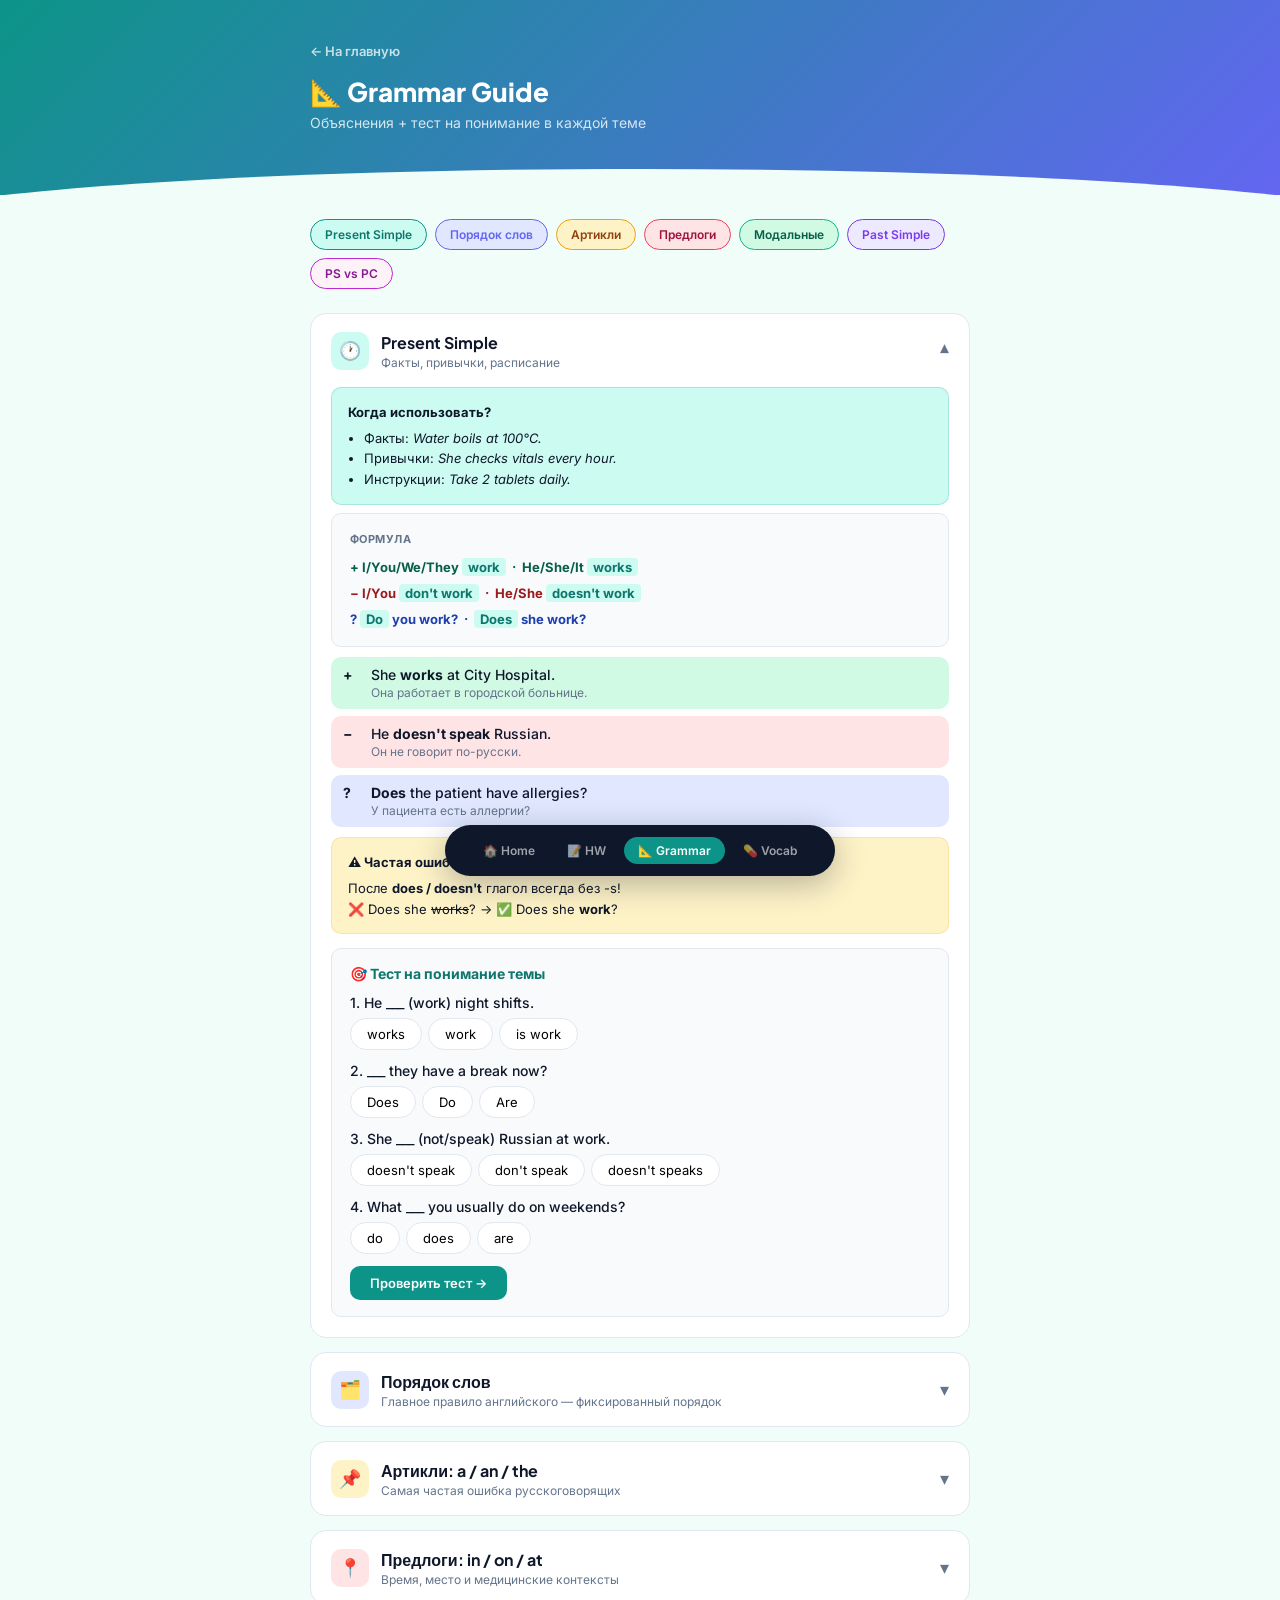
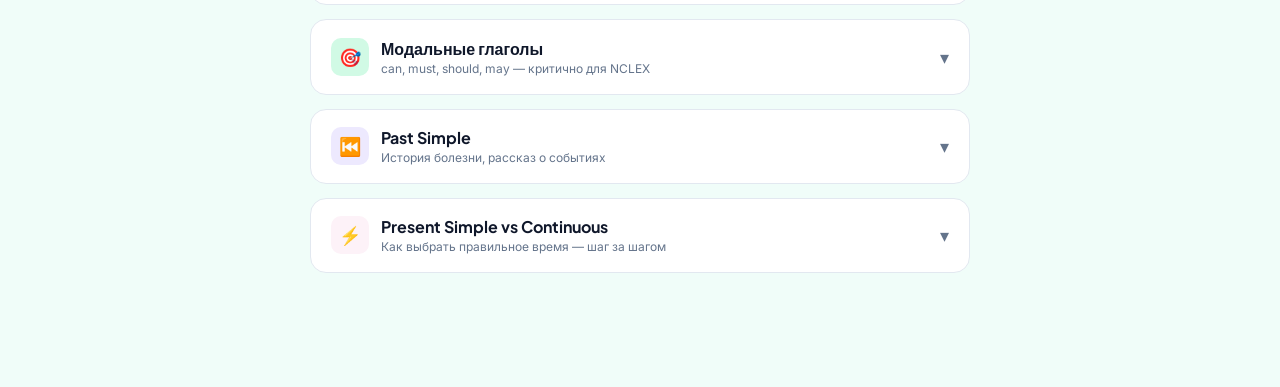
==== commit 3d0e095d: "Update grammar.html" ====
--- a/grammar.html
+++ b/grammar.html
@@ -108,6 +108,46 @@
     .retry-btn.fail-r { border-color:var(--rose);  color:#9f1239; }
     .retry-btn:hover { opacity:.75; }
 
+    /* PS vs PC extra styles */
+    .compare-grid { display:grid; grid-template-columns:1fr 1fr; gap:10px; margin-bottom:12px; }
+    @media(max-width:480px){ .compare-grid { grid-template-columns:1fr; } }
+    .cmp-card { border-radius:var(--radius-sm); padding:1rem; }
+    .cmp-card.ps { background:var(--green-l); border:1.5px solid rgba(16,185,129,.25); }
+    .cmp-card.pc { background:var(--indigo-l); border:1.5px solid rgba(99,102,241,.25); }
+    .cmp-card h4 { font-size:13px; font-weight:700; margin-bottom:10px; }
+    .cmp-card.ps h4 { color:#065f46; }
+    .cmp-card.pc h4 { color:#3730a3; }
+    .cmp-row { font-size:13px; padding:4px 0; border-bottom:1px solid rgba(0,0,0,.06); display:flex; gap:6px; align-items:flex-start; }
+    .cmp-row:last-child { border-bottom:none; }
+    .cmp-dot { font-size:10px; margin-top:4px; flex-shrink:0; }
+    .cmp-card.ps .cmp-dot { color:#065f46; }
+    .cmp-card.pc .cmp-dot { color:#3730a3; }
+
+    .signal-grid { display:grid; grid-template-columns:1fr 1fr; gap:10px; margin-bottom:12px; }
+    @media(max-width:480px){ .signal-grid { grid-template-columns:1fr; } }
+    .sig-box { border-radius:var(--radius-sm); padding:.85rem 1rem; }
+    .sig-box.ps { background:var(--green-l); border:1.5px solid rgba(16,185,129,.2); }
+    .sig-box.pc { background:var(--indigo-l); border:1.5px solid rgba(99,102,241,.2); }
+    .sig-box h4 { font-size:12px; font-weight:700; letter-spacing:.5px; text-transform:uppercase; margin-bottom:8px; }
+    .sig-box.ps h4 { color:#065f46; }
+    .sig-box.pc h4 { color:#3730a3; }
+    .sig-chips { display:flex; flex-wrap:wrap; gap:5px; }
+    .sig-chip { font-size:12px; font-weight:600; padding:3px 9px; border-radius:99px; }
+    .sig-chip.ps { background:#fff; color:#065f46; border:1px solid rgba(16,185,129,.3); }
+    .sig-chip.pc { background:#fff; color:#3730a3; border:1px solid rgba(99,102,241,.3); }
+
+    .decision-tree { margin-bottom:12px; }
+    .dt-q { background:#f8fafc; border:1.5px solid var(--border); border-radius:var(--radius-sm); padding:10px 14px; font-size:13px; font-weight:600; margin-bottom:6px; }
+    .dt-branch { display:flex; gap:8px; margin-bottom:8px; margin-left:16px; }
+    .dt-yes { background:var(--green-l); border:1.5px solid rgba(16,185,129,.3); border-radius:var(--radius-sm); padding:7px 12px; font-size:13px; flex:1; }
+    .dt-no  { background:#fff;           border:1.5px solid var(--border);              border-radius:var(--radius-sm); padding:7px 12px; font-size:13px; flex:1; }
+    .dt-label { font-size:11px; font-weight:700; display:block; margin-bottom:2px; }
+    .dt-label.y { color:#065f46; }
+    .dt-label.n { color:var(--muted); }
+    .dt-result { font-weight:700; }
+    .dt-result.ps { color:#065f46; }
+    .dt-result.pc { color:#3730a3; }
+
     .nav-pill { position:fixed; bottom:24px; left:50%; transform:translateX(-50%); background:#0f172a; border-radius:100px; padding:12px 24px; display:flex; gap:4px; box-shadow:0 8px 32px rgba(15,23,42,.3); z-index:900; white-space:nowrap; }
     .nav-pill a { color:rgba(255,255,255,.6); font-size:12px; font-weight:600; text-decoration:none; padding:6px 14px; border-radius:100px; transition:all .2s; }
     .nav-pill a:hover, .nav-pill a.active { background:var(--teal); color:#fff; }
@@ -131,6 +171,7 @@
     <a class="tnav t4" href="#prep">Предлоги</a>
     <a class="tnav t5" href="#mod">Модальные</a>
     <a class="tnav t6" href="#past">Past Simple</a>
+    <a class="tnav" style="background:#fdf2f8;border-color:#c026d3;color:#86198f" href="#psc">PS vs PC</a>
   </div>
 
   <!-- ══ 1. PRESENT SIMPLE ══ -->
@@ -513,6 +554,185 @@
         <button class="test-btn" onclick="checkTest('past',3)">Проверить тест →</button>
         <div class="test-result" id="past-result"></div>
       </div>
+    </div>
+  </div>
+  <!-- ══ 7. PRESENT SIMPLE vs PRESENT CONTINUOUS ══ -->
+  <div class="gr-sec" id="psc">
+    <div class="gr-hd" onclick="tog(this)">
+      <div class="gr-ico" style="background:#fdf2f8">⚡</div>
+      <div class="gr-tw"><div class="gr-title">Present Simple vs Continuous</div><div class="gr-sub">Как выбрать правильное время — шаг за шагом</div></div>
+      <span class="gr-chev">▾</span>
+    </div>
+    <div class="gr-body">
+
+      <!-- COMPARISON TABLE -->
+      <div class="compare-grid">
+        <div class="cmp-card ps">
+          <h4>✅ Present Simple</h4>
+          <div class="cmp-row"><span class="cmp-dot">●</span><span>Факт, который всегда верен<br><em style="color:var(--muted)">Water boils at 100°C.</em></span></div>
+          <div class="cmp-row"><span class="cmp-dot">●</span><span>Регулярная привычка<br><em style="color:var(--muted)">I usually work nights.</em></span></div>
+          <div class="cmp-row"><span class="cmp-dot">●</span><span>Постоянная ситуация<br><em style="color:var(--muted)">She lives in New York.</em></span></div>
+          <div class="cmp-row"><span class="cmp-dot">●</span><span>Расписание / закон<br><em style="color:var(--muted)">The train leaves at 9.</em></span></div>
+        </div>
+        <div class="cmp-card pc">
+          <h4>🔄 Present Continuous</h4>
+          <div class="cmp-row"><span class="cmp-dot">●</span><span>Действие прямо сейчас<br><em style="color:var(--muted)">She is checking vitals.</em></span></div>
+          <div class="cmp-row"><span class="cmp-dot">●</span><span>Временная ситуация<br><em style="color:var(--muted)">I'm staying with my sister.</em></span></div>
+          <div class="cmp-row"><span class="cmp-dot">●</span><span>Меняющаяся ситуация<br><em style="color:var(--muted)">My English is improving.</em></span></div>
+          <div class="cmp-row"><span class="cmp-dot">●</span><span>Раздражающая привычка (always)<br><em style="color:var(--muted)">He's always leaving things!</em></span></div>
+        </div>
+      </div>
+
+      <!-- ФОРМУЛЫ -->
+      <div class="formula">
+        <div class="f-lbl">Формулы</div>
+        <div class="pos-c">PS: I/You/We/They <span class="kw">work</span> · He/She/It <span class="kw">works</span></div>
+        <div class="neg-c">PS: I <span class="kw">don't work</span> · She <span class="kw">doesn't work</span></div>
+        <div class="que-c">PS: <span class="kw">Do</span> you work? · <span class="kw">Does</span> she work?</div>
+        <div style="margin-top:8px" class="pos-c">PC: I <span class="kw" style="background:var(--indigo-l);color:#3730a3">am working</span> · She <span class="kw" style="background:var(--indigo-l);color:#3730a3">is working</span> · They <span class="kw" style="background:var(--indigo-l);color:#3730a3">are working</span></div>
+        <div class="neg-c">PC: I <span class="kw" style="background:var(--indigo-l);color:#3730a3">am not working</span> · She <span class="kw" style="background:var(--indigo-l);color:#3730a3">isn't working</span></div>
+        <div class="que-c">PC: <span class="kw" style="background:var(--indigo-l);color:#3730a3">Are</span> you working? · <span class="kw" style="background:var(--indigo-l);color:#3730a3">Is</span> she working?</div>
+      </div>
+
+      <!-- СИГНАЛЬНЫЕ СЛОВА -->
+      <div class="signal-grid">
+        <div class="sig-box ps">
+          <h4>Сигналы → Simple</h4>
+          <div class="sig-chips">
+            <span class="sig-chip ps">always</span>
+            <span class="sig-chip ps">usually</span>
+            <span class="sig-chip ps">often</span>
+            <span class="sig-chip ps">sometimes</span>
+            <span class="sig-chip ps">never</span>
+            <span class="sig-chip ps">every day</span>
+            <span class="sig-chip ps">every week</span>
+            <span class="sig-chip ps">normally</span>
+            <span class="sig-chip ps">on Mondays</span>
+            <span class="sig-chip ps">in general</span>
+          </div>
+        </div>
+        <div class="sig-box pc">
+          <h4>Сигналы → Continuous</h4>
+          <div class="sig-chips">
+            <span class="sig-chip pc">now</span>
+            <span class="sig-chip pc">right now</span>
+            <span class="sig-chip pc">at the moment</span>
+            <span class="sig-chip pc">today</span>
+            <span class="sig-chip pc">this week</span>
+            <span class="sig-chip pc">currently</span>
+            <span class="sig-chip pc">Look!</span>
+            <span class="sig-chip pc">Listen!</span>
+            <span class="sig-chip pc">still</span>
+            <span class="sig-chip pc">for now</span>
+          </div>
+        </div>
+      </div>
+
+      <!-- ДЕРЕВО РЕШЕНИЙ -->
+      <div class="rule" style="background:#f8fafc;border:1.5px solid var(--border);margin-bottom:12px">
+        <h4 style="margin-bottom:12px">🌳 Как выбрать время — задай себе 3 вопроса</h4>
+        <div class="decision-tree">
+          <div class="dt-q">1. Есть ли сигнальное слово?</div>
+          <div class="dt-branch">
+            <div class="dt-yes"><span class="dt-label y">YES →</span>Используй время, которое сигнал указывает (см. таблицу выше)</div>
+            <div class="dt-no"><span class="dt-label n">NO →</span>Переходи к вопросу 2</div>
+          </div>
+          <div class="dt-q">2. Это происходит прямо сейчас или временно?</div>
+          <div class="dt-branch">
+            <div class="dt-yes"><span class="dt-label y">YES →</span><span class="dt-result pc">Present Continuous</span><br><em style="font-size:12px;color:var(--muted)">She is working at the moment.</em></div>
+            <div class="dt-no"><span class="dt-label n">NO →</span>Переходи к вопросу 3</div>
+          </div>
+          <div class="dt-q">3. Это факт, привычка или постоянная ситуация?</div>
+          <div class="dt-branch">
+            <div class="dt-yes"><span class="dt-label y">YES →</span><span class="dt-result ps">Present Simple</span><br><em style="font-size:12px;color:var(--muted)">She works at a hospital.</em></div>
+            <div class="dt-no"><span class="dt-label n">NO →</span>Подумай ещё раз — перечитай правила</div>
+          </div>
+        </div>
+      </div>
+
+      <!-- STATE VERBS -->
+      <div class="rule amber">
+        <h4>⚠ Глаголы состояния — НИКОГДА не ставить в Continuous</h4>
+        <p style="font-size:13px;margin-bottom:8px">Эти глаголы описывают состояние, а не действие — они не могут "продолжаться":</p>
+        <div class="state-verbs">
+          <span class="sv-chip">know</span><span class="sv-chip">understand</span><span class="sv-chip">like</span>
+          <span class="sv-chip">love</span><span class="sv-chip">hate</span><span class="sv-chip">want</span>
+          <span class="sv-chip">need</span><span class="sv-chip">hear</span><span class="sv-chip">see</span>
+          <span class="sv-chip">seem</span><span class="sv-chip">belong</span><span class="sv-chip">contain</span>
+          <span class="sv-chip">believe</span><span class="sv-chip">remember</span><span class="sv-chip">prefer</span>
+        </div>
+        <div class="ex-list" style="margin-top:10px">
+          <div class="ex n"><span class="ex-s">✗</span><div><div class="ex-en">I <s>am knowing</s> the answer.</div></div></div>
+          <div class="ex p"><span class="ex-s">✓</span><div><div class="ex-en">I <strong>know</strong> the answer.</div></div></div>
+          <div class="ex n"><span class="ex-s">✗</span><div><div class="ex-en">She <s>is wanting</s> to leave.</div></div></div>
+          <div class="ex p"><span class="ex-s">✓</span><div><div class="ex-en">She <strong>wants</strong> to leave.</div></div></div>
+        </div>
+      </div>
+
+      <!-- ОДНО СЛОВО — ДВА СМЫСЛА -->
+      <div class="rule blue">
+        <h4>💡 Некоторые глаголы меняют смысл в Continuous</h4>
+        <table class="gr-table">
+          <tr><th>Глагол</th><th>Simple (состояние)</th><th>Continuous (действие)</th></tr>
+          <tr><td><strong>have</strong></td><td>She <em>has</em> a car. (владеет)</td><td>She <em>is having</em> lunch. (ест)</td></tr>
+          <tr><td><strong>think</strong></td><td>I <em>think</em> it's wrong. (мнение)</td><td>I <em>am thinking</em> about it. (думаю сейчас)</td></tr>
+          <tr><td><strong>see</strong></td><td>I <em>see</em> what you mean. (понимаю)</td><td>I <em>am seeing</em> a doctor. (иду к врачу)</td></tr>
+          <tr><td><strong>look</strong></td><td>She <em>looks</em> tired. (выглядит)</td><td>She <em>is looking</em> for work. (ищет)</td></tr>
+        </table>
+      </div>
+
+      <!-- TEST -->
+      <div class="test-block" id="test-psc">
+        <h4>🎯 Тест на понимание темы</h4>
+        <div class="tq">
+          <div class="tq-q">1. I usually ___ to work by bus. (go)</div>
+          <div class="tq-opts">
+            <button class="tq-opt" onclick="tqa('psc',1,this,'ok','usually = сигнал Simple → go')">go</button>
+            <button class="tq-opt" onclick="tqa('psc',1,this,'bad','am going — Continuous используется для временных ситуаций, не для привычек')">am going</button>
+            <button class="tq-opt" onclick="tqa('psc',1,this,'bad','goes — неверно, I → go без -s')">goes</button>
+          </div>
+          <div class="tq-fb" id="psc-fb1"></div>
+        </div>
+        <div class="tq">
+          <div class="tq-q">2. Look! The patient ___ (try) to get up.</div>
+          <div class="tq-opts">
+            <button class="tq-opt" onclick="tqa('psc',2,this,'bad','tries — Look! = сигнал Continuous, не Simple')">tries</button>
+            <button class="tq-opt" onclick="tqa('psc',2,this,'ok','is trying — Look! = прямо сейчас → Continuous')">is trying</button>
+            <button class="tq-opt" onclick="tqa('psc',2,this,'bad','try — неверная форма для he/she/it')">try</button>
+          </div>
+          <div class="tq-fb" id="psc-fb2"></div>
+        </div>
+        <div class="tq">
+          <div class="tq-q">3. I ___ (not/understand) this question.</div>
+          <div class="tq-opts">
+            <button class="tq-opt" onclick="tqa('psc',3,this,'ok','don\'t understand — understand = глагол состояния, никогда не Continuous')">don't understand</button>
+            <button class="tq-opt" onclick="tqa('psc',3,this,'bad','am not understanding — understand нельзя ставить в Continuous')">am not understanding</button>
+            <button class="tq-opt" onclick="tqa('psc',3,this,'bad','doesn\'t understand — для I нужен don\'t, не doesn\'t')">doesn't understand</button>
+          </div>
+          <div class="tq-fb" id="psc-fb3"></div>
+        </div>
+        <div class="tq">
+          <div class="tq-q">4. Normally I ___ (finish) at 5, but this week I ___ (work) until 7.</div>
+          <div class="tq-opts">
+            <button class="tq-opt" onclick="tqa('psc',4,this,'ok','finish / am working — normally=Simple, this week=Continuous')">finish / am working</button>
+            <button class="tq-opt" onclick="tqa('psc',4,this,'bad','am finishing / work — наоборот: normally=Simple, this week=Continuous')">am finishing / work</button>
+            <button class="tq-opt" onclick="tqa('psc',4,this,'bad','finish / work — второй глагол должен быть Continuous (this week)')">finish / work</button>
+          </div>
+          <div class="tq-fb" id="psc-fb4"></div>
+        </div>
+        <div class="tq">
+          <div class="tq-q">5. ___ you always ___ (leave) your things everywhere? (раздражение)</div>
+          <div class="tq-opts">
+            <button class="tq-opt" onclick="tqa('psc',5,this,'bad','Do you always leave — верно грамматически, но always+Continuous выражает раздражение точнее')">Do you always leave</button>
+            <button class="tq-opt" onclick="tqa('psc',5,this,'ok','Are you always leaving — always+Continuous = раздражающая привычка')">Are you always leaving</button>
+            <button class="tq-opt" onclick="tqa('psc',5,this,'bad','Do you always leaving — грамматическая ошибка: Do + инфинитив, не -ing')">Do you always leaving</button>
+          </div>
+          <div class="tq-fb" id="psc-fb5"></div>
+        </div>
+        <button class="test-btn" onclick="checkTest('psc',5)">Проверить тест →</button>
+        <div class="test-result" id="psc-result"></div>
+      </div>
+
     </div>
   </div>
 
